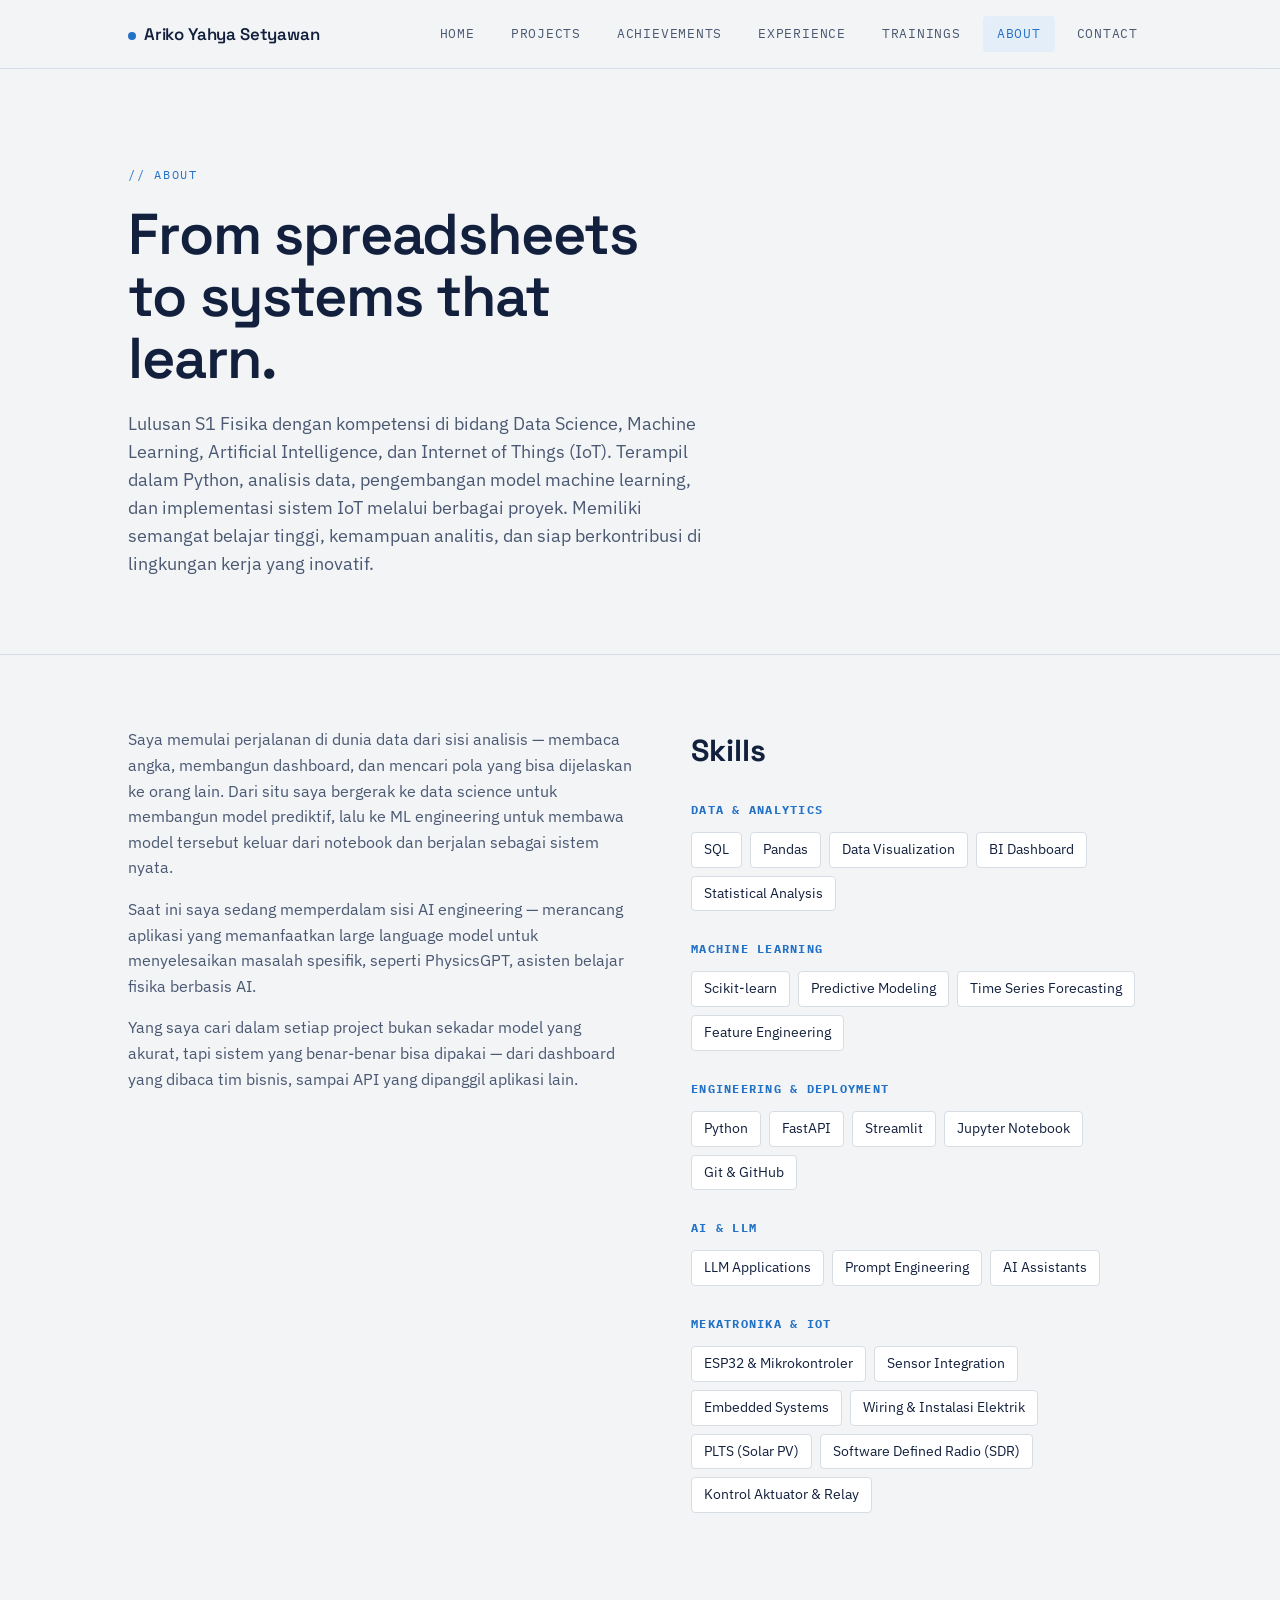
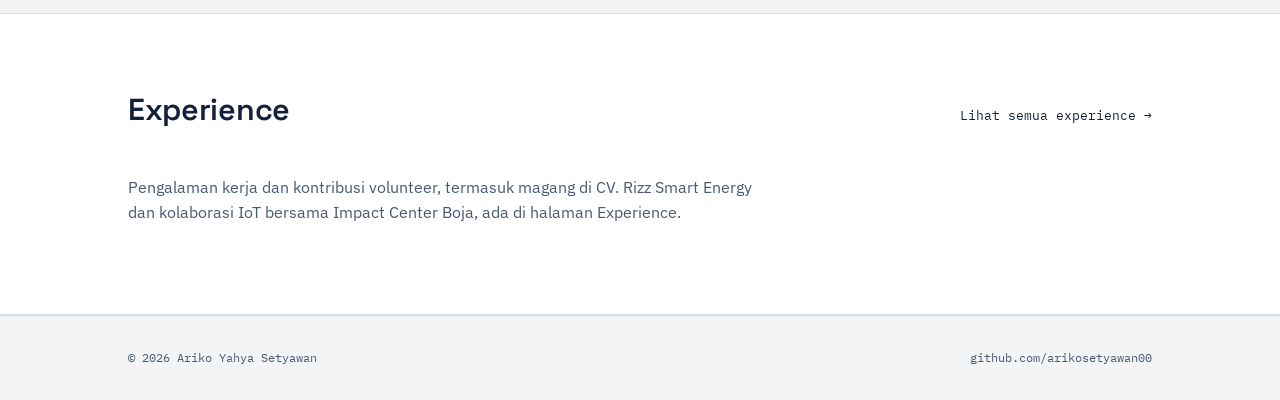
==== about.html @ 3078140f "Add files via upload" ====
<!DOCTYPE html>
<html lang="id">
<head>
<meta charset="UTF-8">
<meta name="viewport" content="width=device-width, initial-scale=1.0">
<title>About — Ariko Yahya Setyawan</title>
<link rel="preconnect" href="https://fonts.googleapis.com">
<link href="https://fonts.googleapis.com/css2?family=Space+Grotesk:wght@500;600;700&family=IBM+Plex+Sans:wght@400;500;600&family=IBM+Plex+Mono:wght@400;500&display=swap" rel="stylesheet">
<link rel="stylesheet" href="css/style.css">
</head>
<body>

<nav class="site-nav">
  <div class="wrap">
    <a href="index.html" class="brand"><span class="dot"></span> Ariko Yahya Setyawan</a>
    <button class="nav-toggle" aria-label="Buka menu" aria-expanded="false">
      <span></span><span></span><span></span>
    </button>
    <div class="nav-links">
      <a href="index.html">Home</a>
      <a href="projects.html">Projects</a>
      <a href="achievements.html">Achievements</a>
      <a href="experience.html">Experience</a>
      <a href="trainings.html">Trainings</a>
      <a href="about.html" class="active">About</a>
      <a href="contact.html">Contact</a>
    </div>
  </div>
</nav>

<header class="hero" style="padding-bottom: 40px;">
  <div class="wrap">
    <p class="eyebrow">// about</p>
    <h1>From spreadsheets to systems that learn.</h1>
    <p class="lede">
      Lulusan S1 Fisika dengan kompetensi di bidang Data Science, Machine Learning,
      Artificial Intelligence, dan Internet of Things (IoT). Terampil dalam Python,
      analisis data, pengembangan model machine learning, dan implementasi sistem IoT
      melalui berbagai proyek. Memiliki semangat belajar tinggi, kemampuan analitis, dan
      siap berkontribusi di lingkungan kerja yang inovatif.
    </p>
  </div>
</header>

<section>
  <div class="wrap about-grid">
    <div>
      <p>
        Saya memulai perjalanan di dunia data dari sisi analisis — membaca angka,
        membangun dashboard, dan mencari pola yang bisa dijelaskan ke orang lain.
        Dari situ saya bergerak ke data science untuk membangun model prediktif,
        lalu ke ML engineering untuk membawa model tersebut keluar dari notebook
        dan berjalan sebagai sistem nyata.
      </p>
      <p>
        Saat ini saya sedang memperdalam sisi AI engineering — merancang aplikasi
        yang memanfaatkan large language model untuk menyelesaikan masalah
        spesifik, seperti PhysicsGPT, asisten belajar fisika berbasis AI.
      </p>
      <p>
        Yang saya cari dalam setiap project bukan sekadar model yang akurat,
        tapi sistem yang benar-benar bisa dipakai — dari dashboard yang dibaca
        tim bisnis, sampai API yang dipanggil aplikasi lain.
      </p>
    </div>

    <div>
      <h2>Skills</h2>

      <div class="skill-block">
        <h4>Data &amp; Analytics</h4>
        <div class="skill-list">
          <span>SQL</span><span>Pandas</span><span>Data Visualization</span><span>BI Dashboard</span><span>Statistical Analysis</span>
        </div>
      </div>

      <div class="skill-block">
        <h4>Machine Learning</h4>
        <div class="skill-list">
          <span>Scikit-learn</span><span>Predictive Modeling</span><span>Time Series Forecasting</span><span>Feature Engineering</span>
        </div>
      </div>

      <div class="skill-block">
        <h4>Engineering &amp; Deployment</h4>
        <div class="skill-list">
          <span>Python</span><span>FastAPI</span><span>Streamlit</span><span>Jupyter Notebook</span><span>Git &amp; GitHub</span>
        </div>
      </div>

      <div class="skill-block">
        <h4>AI &amp; LLM</h4>
        <div class="skill-list">
          <span>LLM Applications</span><span>Prompt Engineering</span><span>AI Assistants</span>
        </div>
      </div>

      <div class="skill-block">
        <h4>Mekatronika &amp; IoT</h4>
        <div class="skill-list">
          <span>ESP32 &amp; Mikrokontroler</span><span>Sensor Integration</span><span>Embedded Systems</span><span>Wiring &amp; Instalasi Elektrik</span><span>PLTS (Solar PV)</span><span>Software Defined Radio (SDR)</span><span>Kontrol Aktuator &amp; Relay</span>
        </div>
      </div>
    </div>
  </div>
</section>

<section class="section-alt">
  <div class="wrap">
    <div class="section-head">
      <h2>Experience</h2>
      <a href="experience.html" class="project-link" style="border-top:none; padding-top:0; margin-top:0;">Lihat semua experience →</a>
    </div>
    <p style="color: var(--ink-soft); max-width: 640px;">
      Pengalaman kerja dan kontribusi volunteer, termasuk magang di CV. Rizz Smart Energy
      dan kolaborasi IoT bersama Impact Center Boja, ada di halaman
      <a href="experience.html">Experience</a>.
    </p>
  </div>
</section>

<footer>
  <div class="wrap">
    <span>© 2026 Ariko Yahya Setyawan</span>
    <span><a href="https://github.com/arikosetyawan00" target="_blank" rel="noopener">github.com/arikosetyawan00</a></span>
  </div>
</footer>

<script src="js/achv.js"></script>
<script src="js/nav.js"></script>
</body>
</html>
---- css/style.css ----
/* ============================================
   DESIGN TOKENS
   Palette: cool paper background, deep navy ink,
   data-blue + amber accents (pipeline/dataviz theme)
   Type: Space Grotesk (display) / IBM Plex Sans (body)
         / IBM Plex Mono (data, labels, code)
   ============================================ */
:root {
  --bg: #F2F4F6;
  --surface: #FFFFFF;
  --surface-alt: #E9EDF1;
  --ink: #12203D;
  --ink-soft: #4A5872;
  --line: #D7DDE4;
  --blue: #2472C8;
  --blue-dim: #E4EEF9;
  --amber: #C98A2B;
  --amber-dim: #FBF0DE;
  --ok: #2E8B6C;

  --font-display: "Space Grotesk", sans-serif;
  --font-body: "IBM Plex Sans", sans-serif;
  --font-mono: "IBM Plex Mono", monospace;

  --radius: 4px;
  --max-w: 1080px;
}

* { box-sizing: border-box; }

html {
  scroll-behavior: smooth;
}

body {
  margin: 0;
  background: var(--bg);
  color: var(--ink);
  font-family: var(--font-body);
  font-size: 16px;
  line-height: 1.6;
  -webkit-font-smoothing: antialiased;
}

img { max-width: 100%; display: block; }

a {
  color: inherit;
  text-decoration: none;
}

.wrap {
  max-width: var(--max-w);
  margin: 0 auto;
  padding: 0 28px;
}

/* ============================================
   NAV
   ============================================ */
.site-nav {
  position: sticky;
  top: 0;
  z-index: 50;
  background: rgba(242, 244, 246, 0.92);
  backdrop-filter: blur(8px);
  border-bottom: 1px solid var(--line);
}

.site-nav .wrap {
  display: flex;
  align-items: center;
  justify-content: space-between;
  height: 68px;
}

.brand {
  font-family: var(--font-display);
  font-weight: 600;
  font-size: 1.05rem;
  letter-spacing: -0.01em;
  display: flex;
  align-items: baseline;
  gap: 8px;
}

.brand .dot {
  width: 8px;
  height: 8px;
  border-radius: 50%;
  background: var(--blue);
  display: inline-block;
}

.nav-links {
  display: flex;
  gap: 8px;
  font-family: var(--font-mono);
  font-size: 0.8rem;
  text-transform: uppercase;
  letter-spacing: 0.06em;
}

.nav-links a {
  padding: 8px 14px;
  border-radius: var(--radius);
  color: var(--ink-soft);
  transition: color 0.15s ease, background 0.15s ease;
}

.nav-links a:hover,
.nav-links a:focus-visible {
  color: var(--ink);
  background: var(--surface-alt);
  outline: none;
}

.nav-links a.active {
  color: var(--blue);
  background: var(--blue-dim);
}

.nav-toggle {
  display: none;
  flex-direction: column;
  justify-content: center;
  gap: 5px;
  width: 36px;
  height: 36px;
  padding: 0;
  border: none;
  background: transparent;
  cursor: pointer;
}

.nav-toggle span {
  display: block;
  width: 100%;
  height: 2px;
  background: var(--ink);
  border-radius: 2px;
  transition: transform 0.2s ease, opacity 0.2s ease;
}

.nav-toggle[aria-expanded="true"] span:nth-child(1) {
  transform: translateY(7px) rotate(45deg);
}
.nav-toggle[aria-expanded="true"] span:nth-child(2) {
  opacity: 0;
}
.nav-toggle[aria-expanded="true"] span:nth-child(3) {
  transform: translateY(-7px) rotate(-45deg);
}

/* ============================================
   HERO / PIPELINE (signature element)
   ============================================ */
.hero {
  padding: 96px 0 72px;
  border-bottom: 1px solid var(--line);
}

.eyebrow {
  font-family: var(--font-mono);
  font-size: 0.78rem;
  text-transform: uppercase;
  letter-spacing: 0.14em;
  color: var(--blue);
  margin: 0 0 18px;
}

.hero h1 {
  font-family: var(--font-display);
  font-size: clamp(2.4rem, 5vw, 3.6rem);
  font-weight: 600;
  line-height: 1.08;
  letter-spacing: -0.02em;
  margin: 0 0 20px;
  max-width: 15ch;
}

.hero p.lede {
  font-size: 1.1rem;
  color: var(--ink-soft);
  max-width: 54ch;
  margin: 0 0 36px;
}

.hero-cta {
  display: flex;
  gap: 12px;
  flex-wrap: wrap;
  margin-bottom: 64px;
}

.btn {
  font-family: var(--font-mono);
  font-size: 0.85rem;
  padding: 12px 22px;
  border-radius: var(--radius);
  border: 1px solid var(--ink);
  transition: transform 0.15s ease, background 0.15s ease, color 0.15s ease;
  display: inline-flex;
  align-items: center;
  gap: 8px;
}

.btn-primary {
  background: var(--ink);
  color: var(--bg);
}
.btn-primary:hover { background: var(--blue); border-color: var(--blue); transform: translateY(-1px); }

.btn-ghost {
  background: transparent;
  color: var(--ink);
  border-color: var(--line);
}
.btn-ghost:hover { border-color: var(--ink); transform: translateY(-1px); }

/* Pipeline: the career progression as a connected data-pipeline diagram */
.pipeline {
  position: relative;
  padding-top: 8px;
}

.pipeline-track {
  display: grid;
  grid-template-columns: repeat(5, 1fr);
  gap: 0;
  position: relative;
}

.pipeline-track::before {
  content: "";
  position: absolute;
  top: 17px;
  left: 4%;
  right: 4%;
  height: 2px;
  background: repeating-linear-gradient(to right, var(--line) 0 6px, transparent 6px 12px);
  z-index: 0;
}

.pipeline-node {
  position: relative;
  z-index: 1;
  padding-right: 18px;
}

.pipeline-node .marker {
  width: 36px;
  height: 36px;
  border-radius: 50%;
  background: var(--surface);
  border: 2px solid var(--blue);
  display: flex;
  align-items: center;
  justify-content: center;
  font-family: var(--font-mono);
  font-size: 0.75rem;
  color: var(--blue);
  margin-bottom: 14px;
}

.pipeline-node:last-child .marker {
  background: var(--blue);
  color: #fff;
}

.pipeline-node h3 {
  font-family: var(--font-display);
  font-size: 1rem;
  margin: 0 0 6px;
}

.pipeline-node p {
  font-size: 0.85rem;
  color: var(--ink-soft);
  margin: 0;
}

/* ============================================
   STAT STRIP (home teaser)
   ============================================ */
.stat-strip {
  display: grid;
  grid-template-columns: repeat(4, 1fr);
  border: 1px solid var(--line);
  border-radius: var(--radius);
  overflow: hidden;
  background: var(--surface);
}

.stat-item {
  padding: 26px 22px;
  border-right: 1px solid var(--line);
}

.stat-item:last-child { border-right: none; }

.stat-item .num {
  font-family: var(--font-display);
  font-size: 2rem;
  font-weight: 600;
  color: var(--amber);
  line-height: 1;
  margin-bottom: 8px;
}

.stat-item .label {
  font-family: var(--font-mono);
  font-size: 0.78rem;
  color: var(--ink-soft);
}

@media (max-width: 780px) {
  .stat-strip { grid-template-columns: repeat(2, 1fr); }
  .stat-item:nth-child(2) { border-right: none; }
}

/* ============================================
   EXPERIENCE
   ============================================ */
.exp-card {
  background: var(--surface);
  border: 1px solid var(--line);
  border-left: 3px solid var(--blue);
  border-radius: var(--radius);
  padding: 28px 30px;
  display: grid;
  grid-template-columns: 1.3fr 1fr;
  gap: 24px;
  align-items: start;
}

.exp-body { min-width: 0; }

.exp-top {
  display: flex;
  align-items: flex-start;
  justify-content: space-between;
  gap: 16px;
  flex-wrap: wrap;
  margin-bottom: 8px;
}

.exp-card h3 {
  font-family: var(--font-display);
  font-size: 1.2rem;
  margin: 0 0 4px;
}

.exp-org {
  font-size: 0.9rem;
  color: var(--ink-soft);
  margin: 0 0 16px;
}

.exp-list {
  margin: 0;
  padding-left: 18px;
  color: var(--ink-soft);
  font-size: 0.92rem;
  line-height: 1.7;
}

.exp-list li { margin-bottom: 6px; }

.exp-body .btn-ghost {
  margin-top: 16px;
  display: inline-block;
}

@media (max-width: 780px) {
  .exp-card { grid-template-columns: 1fr; }
}

/* ============================================
   PDF PROJECT CARD
   ============================================ */
.pdf-card {
  background: var(--surface);
  border: 1px solid var(--line);
  border-radius: var(--radius);
  padding: 32px;
}

.pdf-card h3 {
  font-family: var(--font-display);
  font-size: 1.4rem;
  margin: 0 0 12px;
  max-width: 44ch;
}

.pdf-card > p {
  color: var(--ink-soft);
  font-size: 0.96rem;
  max-width: 70ch;
  margin: 0 0 18px;
}

.pdf-embed-wrap {
  border: 1px solid var(--line);
  border-radius: var(--radius);
  overflow: hidden;
  background: var(--bg);
  margin-top: 22px;
}

.pdf-embed-wrap iframe {
  width: 100%;
  height: 640px;
  border: none;
  display: block;
}

.pdf-embed-fallback {
  padding: 48px 24px;
  text-align: center;
  font-family: var(--font-mono);
  font-size: 0.82rem;
  color: var(--ink-soft);
  line-height: 1.7;
}

.pdf-toolbar {
  display: flex;
  align-items: center;
  justify-content: space-between;
  gap: 12px;
  flex-wrap: wrap;
  margin-top: 18px;
}

/* ============================================
   SECTIONS
   ============================================ */
section {
  padding: 72px 0;
}

.section-head {
  display: flex;
  align-items: baseline;
  justify-content: space-between;
  gap: 20px;
  margin-bottom: 40px;
  flex-wrap: wrap;
}

.section-head h2 {
  font-family: var(--font-display);
  font-size: 1.9rem;
  font-weight: 600;
  letter-spacing: -0.01em;
  margin: 0;
}

.section-head .count {
  font-family: var(--font-mono);
  font-size: 0.8rem;
  color: var(--ink-soft);
}

.section-alt {
  background: var(--surface);
  border-top: 1px solid var(--line);
  border-bottom: 1px solid var(--line);
}

/* ============================================
   PROJECT CARDS
   ============================================ */
.project-grid {
  display: grid;
  grid-template-columns: repeat(2, 1fr);
  gap: 20px;
}

.project-card {
  background: var(--surface);
  border: 1px solid var(--line);
  border-radius: var(--radius);
  padding: 28px;
  display: flex;
  flex-direction: column;
  gap: 14px;
  transition: border-color 0.15s ease, transform 0.15s ease;
}

.project-card:hover {
  border-color: var(--blue);
  transform: translateY(-2px);
}

.project-tag {
  font-family: var(--font-mono);
  font-size: 0.72rem;
  text-transform: uppercase;
  letter-spacing: 0.08em;
  color: var(--blue);
  background: var(--blue-dim);
  border-radius: var(--radius);
  padding: 4px 10px;
  width: fit-content;
}

.project-card h3 {
  font-family: var(--font-display);
  font-size: 1.25rem;
  margin: 0;
}

.project-card p {
  color: var(--ink-soft);
  font-size: 0.94rem;
  margin: 0;
  flex-grow: 1;
}

.project-stack {
  display: flex;
  flex-wrap: wrap;
  gap: 6px;
  font-family: var(--font-mono);
  font-size: 0.72rem;
  color: var(--ink-soft);
}

.project-stack span {
  border: 1px solid var(--line);
  border-radius: var(--radius);
  padding: 3px 8px;
}

.project-link {
  font-family: var(--font-mono);
  font-size: 0.82rem;
  color: var(--ink);
  border-top: 1px solid var(--line);
  padding-top: 14px;
  margin-top: 4px;
  display: flex;
  align-items: center;
  gap: 6px;
}

.project-link:hover { color: var(--blue); }

/* ============================================
   ABOUT PAGE
   ============================================ */
.about-grid {
  display: grid;
  grid-template-columns: 1.1fr 1fr;
  gap: 56px;
  align-items: start;
}

.about-grid p {
  color: var(--ink-soft);
  margin: 0 0 16px;
}

.about-grid h2 {
  font-family: var(--font-display);
  font-size: 1.9rem;
  margin: 0 0 24px;
}

.skill-block {
  margin-bottom: 28px;
}

.skill-block h4 {
  font-family: var(--font-mono);
  font-size: 0.78rem;
  text-transform: uppercase;
  letter-spacing: 0.1em;
  color: var(--blue);
  margin: 0 0 12px;
}

.skill-list {
  display: flex;
  flex-wrap: wrap;
  gap: 8px;
}

.skill-list span {
  background: var(--surface);
  border: 1px solid var(--line);
  border-radius: var(--radius);
  padding: 6px 12px;
  font-size: 0.85rem;
}

/* ============================================
   CONTACT PAGE
   ============================================ */
.contact-grid {
  display: grid;
  grid-template-columns: 1fr 1fr;
  gap: 48px;
}

.contact-card {
  background: var(--surface);
  border: 1px solid var(--line);
  border-radius: var(--radius);
  padding: 32px;
}

.contact-row {
  display: flex;
  align-items: center;
  justify-content: space-between;
  padding: 16px 0;
  border-bottom: 1px solid var(--line);
}

.contact-row:last-child { border-bottom: none; }

.contact-row .label {
  font-family: var(--font-mono);
  font-size: 0.78rem;
  text-transform: uppercase;
  letter-spacing: 0.08em;
  color: var(--ink-soft);
}

.contact-row .value {
  font-family: var(--font-mono);
  font-size: 0.92rem;
}

.contact-row a.value:hover { color: var(--blue); }

.field {
  margin-bottom: 18px;
}

.field label {
  display: block;
  font-family: var(--font-mono);
  font-size: 0.78rem;
  text-transform: uppercase;
  letter-spacing: 0.08em;
  color: var(--ink-soft);
  margin-bottom: 8px;
}

.field input,
.field textarea {
  width: 100%;
  padding: 12px 14px;
  border: 1px solid var(--line);
  border-radius: var(--radius);
  background: var(--bg);
  font-family: var(--font-body);
  font-size: 0.95rem;
  color: var(--ink);
}

.field input:focus,
.field textarea:focus {
  outline: 2px solid var(--blue);
  outline-offset: 1px;
}

.field textarea { resize: vertical; min-height: 120px; }

/* ============================================
   ACHIEVEMENTS
   ============================================ */
.achv-list {
  display: flex;
  flex-direction: column;
  gap: 16px;
}

.achv-card {
  background: var(--surface);
  border: 1px solid var(--line);
  border-left: 3px solid var(--line);
  border-radius: var(--radius);
  padding: 26px 28px;
  transition: border-color 0.15s ease, transform 0.15s ease;
  display: grid;
  grid-template-columns: 1.3fr 1fr;
  gap: 24px;
  align-items: start;
}

.achv-body { min-width: 0; }

.achv-media {
  display: grid;
  grid-template-columns: 1fr 1fr;
  gap: 10px;
}

.photo-slot {
  position: relative;
  aspect-ratio: 4 / 3;
  border-radius: var(--radius);
  overflow: hidden;
  background: var(--bg);
  border: 1px solid var(--line);
}

.photo-slot img {
  width: 100%;
  height: 100%;
  object-fit: cover;
  display: block;
}

.photo-slot.contain img {
  object-fit: contain;
  background: var(--bg);
}

.photo-slot.missing {
  display: flex;
  align-items: center;
  justify-content: center;
  border: 1px dashed var(--ink-soft);
  background: repeating-linear-gradient(
    45deg,
    var(--bg),
    var(--bg) 8px,
    var(--surface-alt) 8px,
    var(--surface-alt) 16px
  );
}

.photo-slot .missing-label {
  font-family: var(--font-mono);
  font-size: 0.65rem;
  color: var(--ink-soft);
  text-align: center;
  padding: 8px;
  line-height: 1.5;
  word-break: break-all;
}

.achv-media.single {
  grid-template-columns: 1fr;
}

.video-slot {
  grid-column: 1 / -1;
  border-radius: var(--radius);
  overflow: hidden;
  border: 1px solid var(--line);
  background: #000;
}

.video-slot video {
  width: 100%;
  display: block;
  max-height: 420px;
}

@media (max-width: 780px) {
  .achv-card {
    grid-template-columns: 1fr;
  }
  .achv-media {
    grid-template-columns: 1fr 1fr;
  }
}

.achv-card:hover {
  transform: translateY(-1px);
  border-left-color: var(--blue);
}

.achv-card.rank-1 { border-left-color: var(--amber); }
.achv-card.rank-1:hover { border-left-color: var(--amber); }

.achv-top {
  display: flex;
  align-items: flex-start;
  justify-content: space-between;
  gap: 16px;
  flex-wrap: wrap;
  margin-bottom: 10px;
}

.achv-badges {
  display: flex;
  gap: 8px;
  flex-wrap: wrap;
}

.achv-badge {
  font-family: var(--font-mono);
  font-size: 0.7rem;
  text-transform: uppercase;
  letter-spacing: 0.07em;
  padding: 4px 10px;
  border-radius: var(--radius);
  background: var(--blue-dim);
  color: var(--blue);
}

.achv-badge.gold { background: var(--amber-dim); color: var(--amber); }

.achv-date {
  font-family: var(--font-mono);
  font-size: 0.78rem;
  color: var(--ink-soft);
  white-space: nowrap;
}

.achv-card h3 {
  font-family: var(--font-display);
  font-size: 1.15rem;
  margin: 0 0 4px;
  line-height: 1.3;
}

.achv-org {
  font-size: 0.85rem;
  color: var(--ink-soft);
  margin: 0 0 14px;
}

.achv-desc {
  font-size: 0.92rem;
  color: var(--ink-soft);
  margin: 0;
  line-height: 1.65;
}

/* ============================================
   FOOTER
   ============================================ */
footer {
  border-top: 1px solid var(--line);
  padding: 32px 0;
}

footer .wrap {
  display: flex;
  justify-content: space-between;
  align-items: center;
  font-family: var(--font-mono);
  font-size: 0.78rem;
  color: var(--ink-soft);
  flex-wrap: wrap;
  gap: 12px;
}

/* ============================================
   RESPONSIVE
   ============================================ */
@media (max-width: 780px) {
  .project-grid,
  .contact-grid,
  .about-grid {
    grid-template-columns: 1fr;
  }

  .pipeline-track {
    grid-template-columns: 1fr;
    gap: 28px;
  }

  .pipeline-track::before { display: none; }

  .nav-toggle {
    display: flex;
  }

  .nav-links {
    display: none;
    position: absolute;
    top: 60px;
    left: 0;
    right: 0;
    flex-direction: column;
    gap: 2px;
    background: var(--bg);
    border-bottom: 1px solid var(--line);
    padding: 10px 20px 16px;
  }

  .nav-links.open {
    display: flex;
  }

  .nav-links a {
    padding: 12px 10px;
    width: 100%;
  }

  .site-nav .wrap { height: 60px; }
}

@media (prefers-reduced-motion: reduce) {
  * { transition: none !important; scroll-behavior: auto !important; }
}
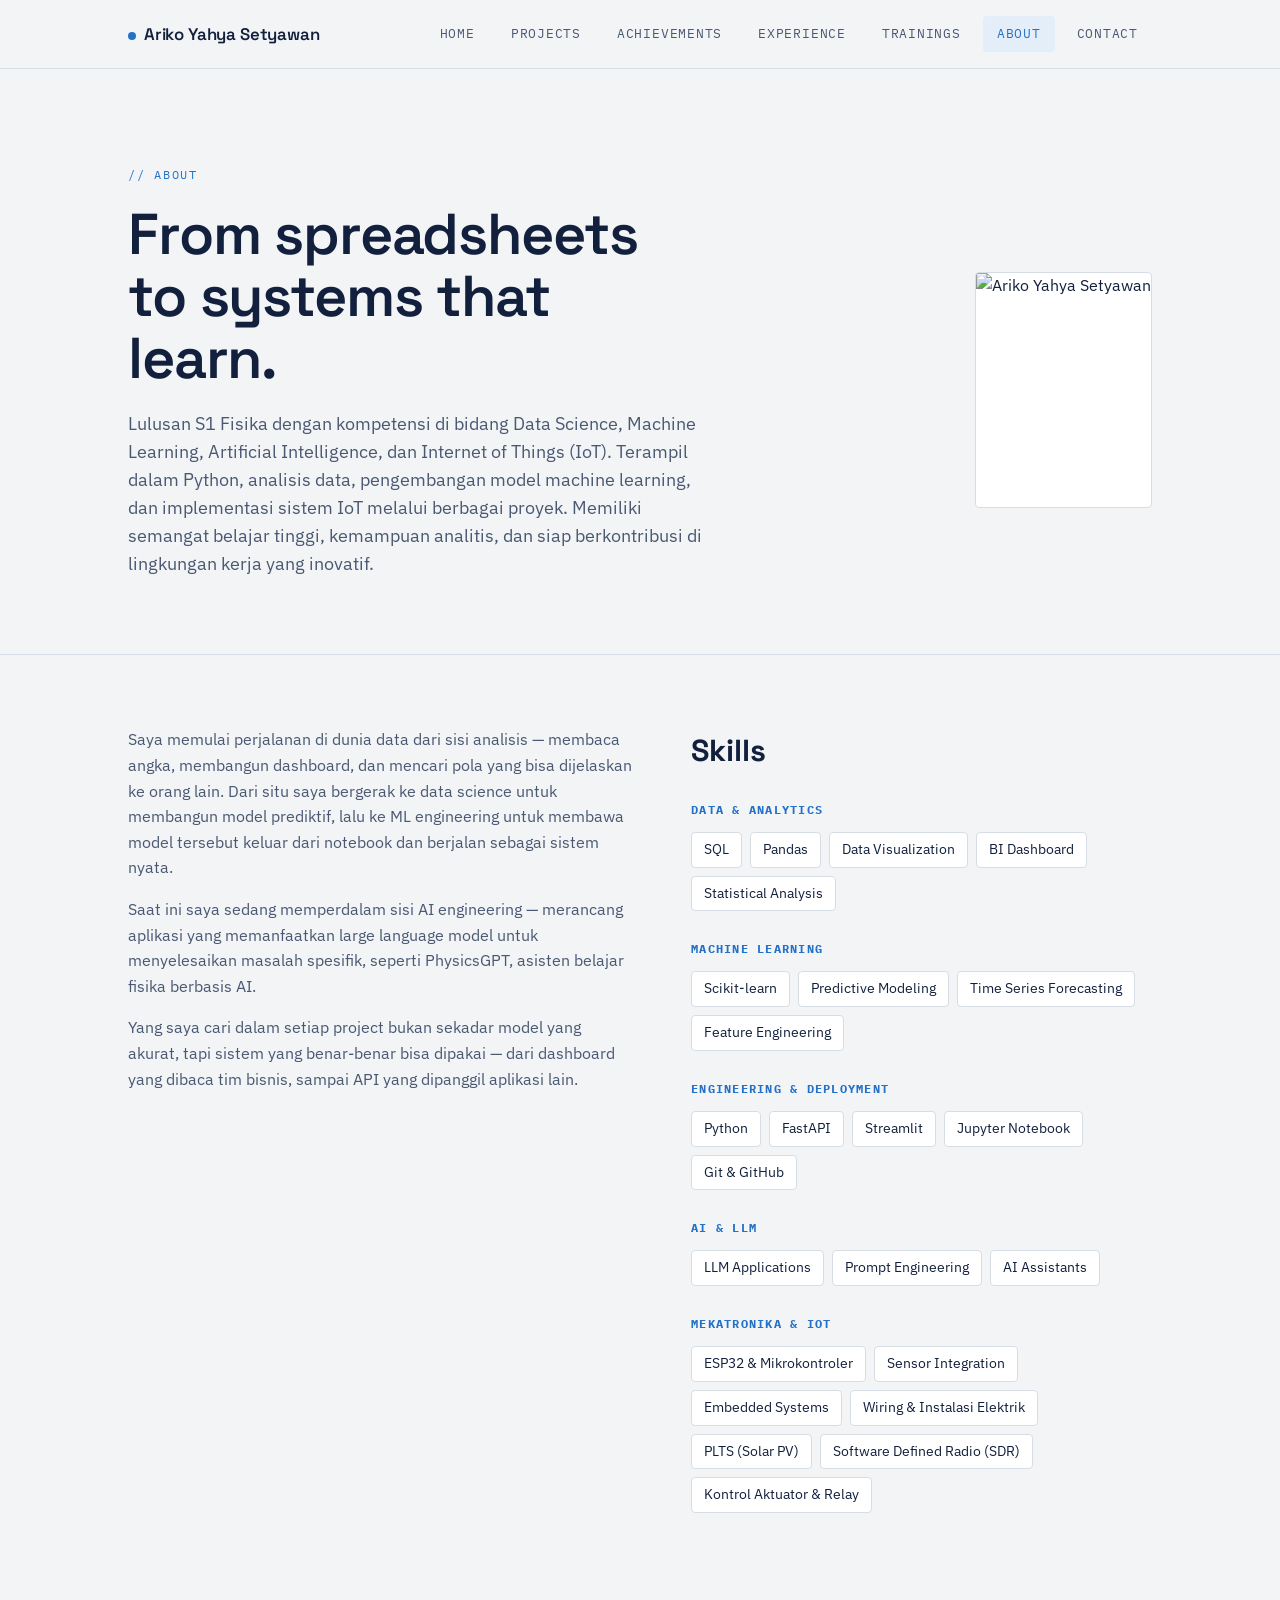
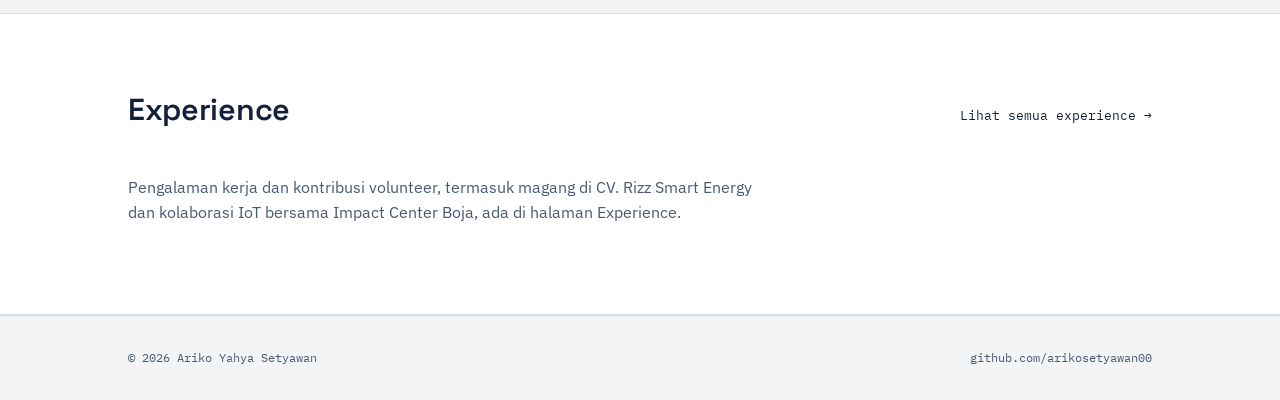
==== commit 0cc2ea5b: "Add files via upload "Update about, achievements, experience & styling"" ====
--- a/about.html
+++ b/about.html
@@ -29,16 +29,21 @@
 </nav>
 
 <header class="hero" style="padding-bottom: 40px;">
-  <div class="wrap">
-    <p class="eyebrow">// about</p>
-    <h1>From spreadsheets to systems that learn.</h1>
-    <p class="lede">
-      Lulusan S1 Fisika dengan kompetensi di bidang Data Science, Machine Learning,
-      Artificial Intelligence, dan Internet of Things (IoT). Terampil dalam Python,
-      analisis data, pengembangan model machine learning, dan implementasi sistem IoT
-      melalui berbagai proyek. Memiliki semangat belajar tinggi, kemampuan analitis, dan
-      siap berkontribusi di lingkungan kerja yang inovatif.
-    </p>
+  <div class="wrap about-hero-grid">
+    <div class="hero-text">
+      <p class="eyebrow">// about</p>
+      <h1>From spreadsheets to systems that learn.</h1>
+      <p class="lede">
+        Lulusan S1 Fisika dengan kompetensi di bidang Data Science, Machine Learning,
+        Artificial Intelligence, dan Internet of Things (IoT). Terampil dalam Python,
+        analisis data, pengembangan model machine learning, dan implementasi sistem IoT
+        melalui berbagai proyek. Memiliki semangat belajar tinggi, kemampuan analitis, dan
+        siap berkontribusi di lingkungan kerja yang inovatif.
+      </p>
+    </div>
+    <div class="profile-photo-frame">
+      <img src="images/profile/ariko-yahya-setyawan.jpg" alt="Ariko Yahya Setyawan">
+    </div>
   </div>
 </header>
 
--- a/css/style.css
+++ b/css/style.css
@@ -160,6 +160,54 @@
   border-bottom: 1px solid var(--line);
 }
 
+.about-hero-grid {
+  display: grid;
+  grid-template-columns: 1.4fr 0.9fr;
+  gap: 48px;
+  align-items: center;
+}
+
+.about-hero-grid .hero-text { min-width: 0; }
+
+.profile-photo-frame {
+  position: relative;
+  border-radius: var(--radius);
+  overflow: hidden;
+  border: 1px solid var(--line);
+  background: var(--surface);
+  aspect-ratio: 3 / 4;
+  max-width: 320px;
+  justify-self: end;
+}
+
+.profile-photo-frame::before {
+  content: "";
+  position: absolute;
+  inset: 0;
+  border: 2px solid var(--blue);
+  border-radius: var(--radius);
+  transform: translate(10px, 10px);
+  z-index: -1;
+}
+
+.profile-photo-frame img {
+  width: 100%;
+  height: 100%;
+  object-fit: cover;
+  display: block;
+}
+
+@media (max-width: 780px) {
+  .about-hero-grid {
+    grid-template-columns: 1fr;
+    gap: 32px;
+  }
+  .profile-photo-frame {
+    justify-self: start;
+    max-width: 220px;
+  }
+}
+
 .eyebrow {
   font-family: var(--font-mono);
   font-size: 0.78rem;
